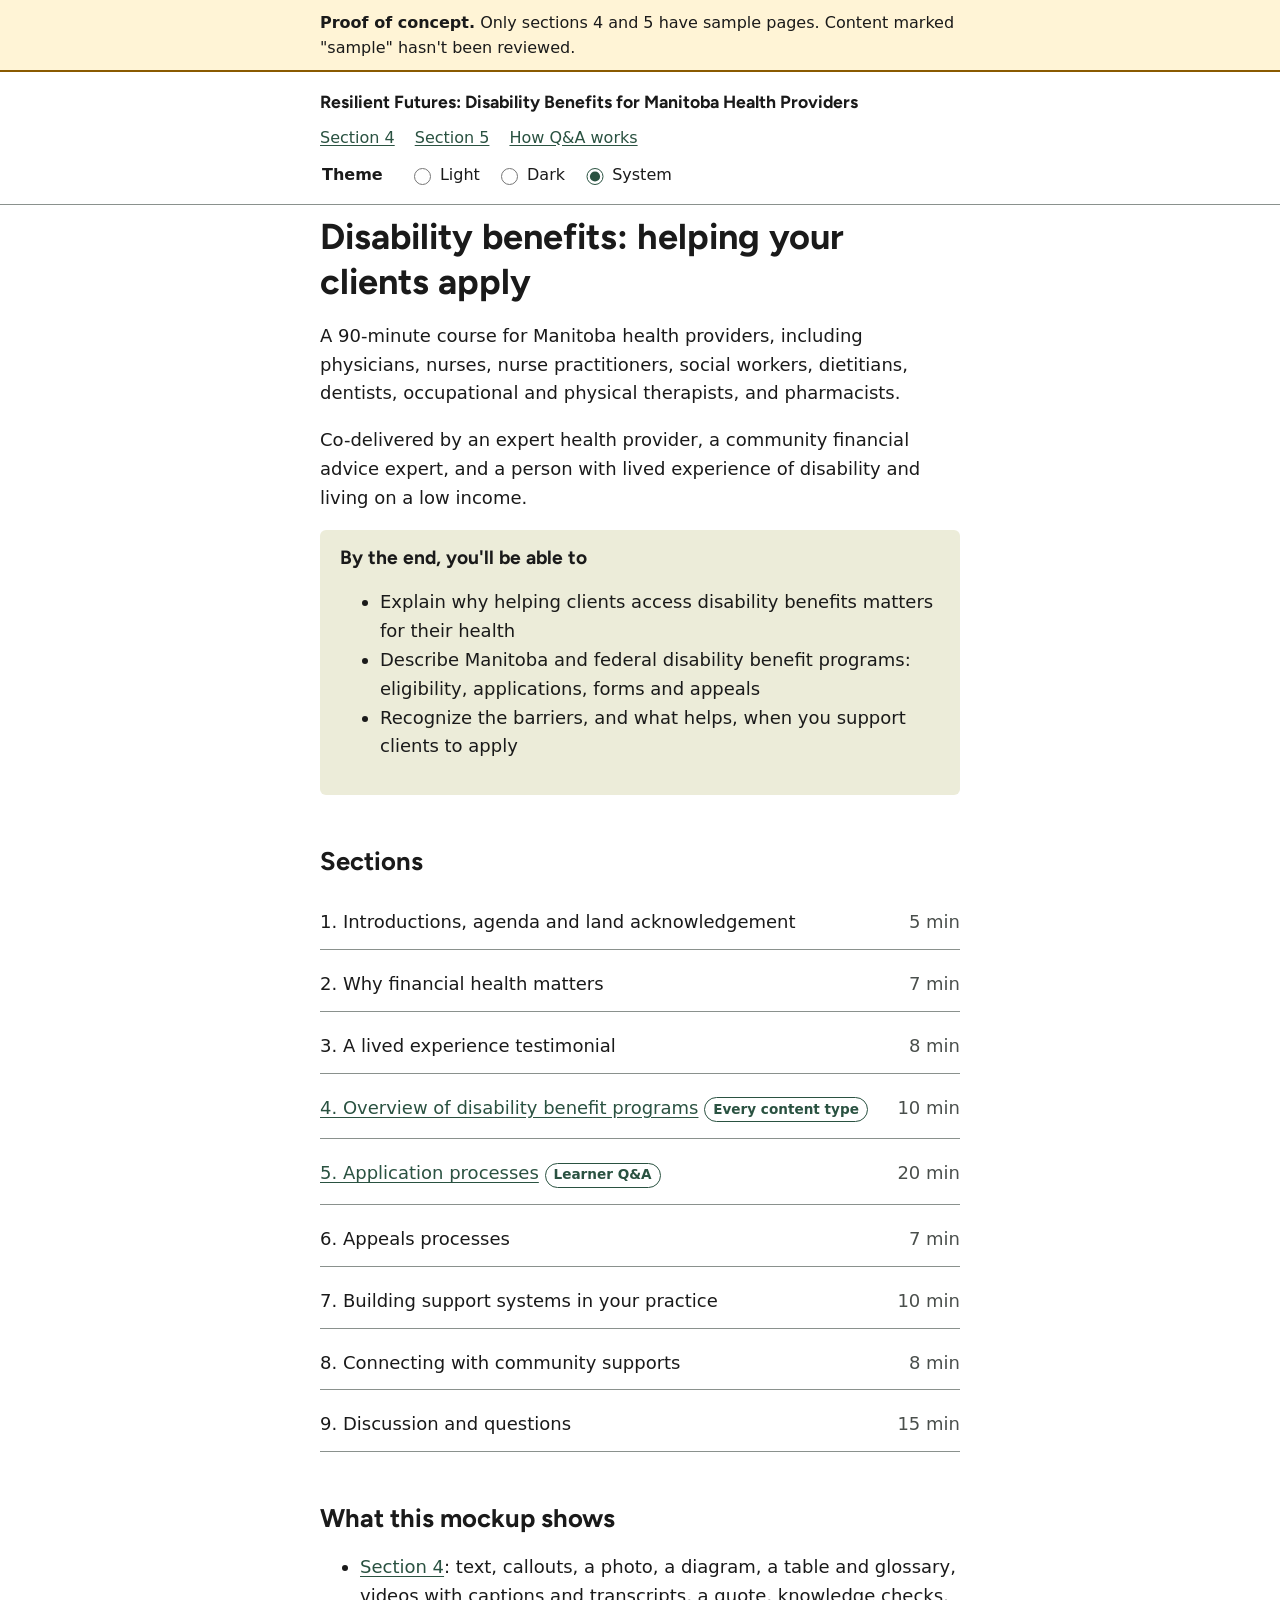
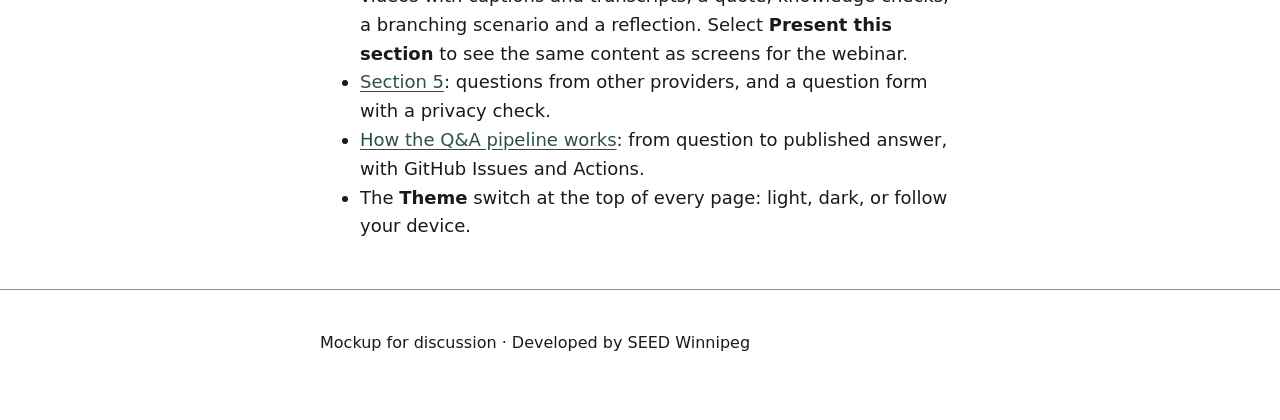
==== rf-manitoba-health-provider-training/index.html @ 9b5b3d29 "Add Resilient Futures health provider training mockup (not indexed) Co-Authored-By: Claude Opus 5.5 " ====
<!doctype html>
<html lang="en">
<head>
  <meta charset="utf-8">
  <meta name="viewport" content="width=device-width, initial-scale=1">
  <meta name="robots" content="noindex, nofollow, noarchive">
  <title>Resilient Futures course (mockup)</title>
  <link rel="preconnect" href="https://fonts.googleapis.com">
  <link rel="stylesheet" href="https://fonts.googleapis.com/css2?family=Figtree:wght@600;700&display=swap">
  <link rel="stylesheet" href="styles.css">
  <script src="theme.js"></script>
</head>
<body>
  <a class="skip-link" href="#main">Skip to main content</a>

  <div class="mockup-banner" role="region" aria-label="Mockup notice">
    <div class="wrap"><strong>Proof of concept.</strong> Only sections 4 and 5 have sample pages. Content marked "sample" hasn't been reviewed.</div>
  </div>

  <header class="site-header">
    <div class="wrap">
      <p class="course">Resilient Futures: Disability Benefits for Manitoba Health Providers</p>
      <nav aria-label="Course">
        <ul>
          <li><a href="section-4.html">Section 4</a></li>
          <li><a href="section-5.html">Section 5</a></li>
          <li><a href="how-it-works.html">How Q&amp;A works</a></li>
        </ul>
      </nav>
      <fieldset class="theme-switch">
        <legend>Theme</legend>
        <label><input type="radio" name="theme" value="light"> Light</label>
        <label><input type="radio" name="theme" value="dark"> Dark</label>
        <label><input type="radio" name="theme" value="system" checked> System</label>
      </fieldset>
    </div>
  </header>

  <main id="main" class="wrap" tabindex="-1">
    <h1>Disability benefits: helping your clients apply</h1>
    <p>A 90-minute course for Manitoba health providers, including physicians, nurses, nurse practitioners, social workers, dietitians, dentists, occupational and physical therapists, and pharmacists.</p>
    <p>Co-delivered by an expert health provider, a community financial advice expert, and a person with lived experience of disability and living on a low income.</p>

    <section class="objectives" aria-labelledby="goals">
      <h2 id="goals">By the end, you'll be able to</h2>
      <ul>
        <li>Explain why helping clients access disability benefits matters for their health</li>
        <li>Describe Manitoba and federal disability benefit programs: eligibility, applications, forms and appeals</li>
        <li>Recognize the barriers, and what helps, when you support clients to apply</li>
      </ul>
    </section>

    <h2>Sections</h2>
    <ol class="toc">
      <li><span>1. Introductions, agenda and land acknowledgement</span><span class="time">5 min</span></li>
      <li><span>2. Why financial health matters</span><span class="time">7 min</span></li>
      <li><span>3. A lived experience testimonial</span><span class="time">8 min</span></li>
      <li><span><a href="section-4.html">4. Overview of disability benefit programs</a> <span class="tag here">Every content type</span></span><span class="time">10 min</span></li>
      <li><span><a href="section-5.html">5. Application processes</a> <span class="tag here">Learner Q&amp;A</span></span><span class="time">20 min</span></li>
      <li><span>6. Appeals processes</span><span class="time">7 min</span></li>
      <li><span>7. Building support systems in your practice</span><span class="time">10 min</span></li>
      <li><span>8. Connecting with community supports</span><span class="time">8 min</span></li>
      <li><span>9. Discussion and questions</span><span class="time">15 min</span></li>
    </ol>

    <h2>What this mockup shows</h2>
    <ul>
      <li><a href="section-4.html">Section 4</a>: text, callouts, a photo, a diagram, a table and glossary, videos with captions and transcripts, a quote, knowledge checks, a branching scenario and a reflection. Select <strong>Present this section</strong> to see the same content as screens for the webinar.</li>
      <li><a href="section-5.html">Section 5</a>: questions from other providers, and a question form with a privacy check.</li>
      <li><a href="how-it-works.html">How the Q&amp;A pipeline works</a>: from question to published answer, with GitHub Issues and Actions.</li>
      <li>The <strong>Theme</strong> switch at the top of every page: light, dark, or follow your device.</li>
    </ul>
  </main>

  <footer class="site-footer">
    <div class="wrap">
      <p>Mockup for discussion · Developed by SEED Winnipeg</p>
    </div>
  </footer>
</body>
</html>
---- rf-manitoba-health-provider-training/styles.css ----
/* Mockup theme: preview of theme/tokens.css (neutral, loosely based on SEED palette) */
:root {
  --color-bg: #ffffff;
  --color-surface-alt: #f6f5ec;
  --color-surface-cream: #ececd9;
  --color-text: #1a1a1a;
  --color-text-muted: #4a4f4c;
  --color-accent: #2a5241;
  --color-accent-contrast: #ffffff;
  --color-accent-bright: #368d35;
  --color-border: #8a918d;
  --color-warning-bg: #fff4d6;
  --color-warning-border: #8a5a00;
  --color-error: #a4262c;
  --color-success-bg: #e6f2ea;
  --focus-ring: 3px solid #2a5241;
  --font-heading: "Figtree", system-ui, -apple-system, "Segoe UI", sans-serif;
  --font-body: system-ui, -apple-system, "Segoe UI", Roboto, sans-serif;
  --font-mono: ui-monospace, "SF Mono", Menlo, Consolas, monospace;
  --radius: 6px;
  --measure: 42rem;
  color-scheme: light;
}

@media (prefers-color-scheme: dark) {
  :root:not([data-theme="light"]) {
    --color-bg: #121614;
    --color-surface-alt: #1c2320;
    --color-surface-cream: #232b27;
    --color-text: #eef0ee;
    --color-text-muted: #b9c0bc;
    --color-accent: #8fd1ad;
    --color-accent-contrast: #0d1310;
    --color-accent-bright: #5fbf73;
    --color-border: #6f7873;
    --color-warning-bg: #3a2e12;
    --color-warning-border: #e0b04a;
    --color-error: #ff9b9b;
    --color-success-bg: #1d3327;
    --focus-ring: 3px solid #8fd1ad;
    color-scheme: dark;
  }
}

:root[data-theme="dark"] {
  --color-bg: #121614;
  --color-surface-alt: #1c2320;
  --color-surface-cream: #232b27;
  --color-text: #eef0ee;
  --color-text-muted: #b9c0bc;
  --color-accent: #8fd1ad;
  --color-accent-contrast: #0d1310;
  --color-accent-bright: #5fbf73;
  --color-border: #6f7873;
  --color-warning-bg: #3a2e12;
  --color-warning-border: #e0b04a;
  --color-error: #ff9b9b;
  --color-success-bg: #1d3327;
  --focus-ring: 3px solid #8fd1ad;
  color-scheme: dark;
}

*, *::before, *::after { box-sizing: border-box; }

body {
  margin: 0;
  background: var(--color-bg);
  color: var(--color-text);
  font-family: var(--font-body);
  font-size: 1.125rem;
  line-height: 1.6;
}

h1, h2, h3 { font-family: var(--font-heading); line-height: 1.25; }
h1 { font-size: 2.25rem; margin: 0.25em 0 0.5em; }
h2 { font-size: 1.6rem; margin: 2em 0 0.5em; }
h3 { font-size: 1.2rem; margin: 0 0 0.4em; }

a { color: var(--color-accent); text-underline-offset: 0.15em; }
a:hover { text-decoration-thickness: 2px; }

:focus-visible { outline: var(--focus-ring); outline-offset: 3px; }

.skip-link {
  position: absolute; left: 1rem; top: -4rem;
  background: var(--color-accent); color: var(--color-accent-contrast);
  padding: 0.5rem 1rem; border-radius: var(--radius); z-index: 10;
}
.skip-link:focus { top: 1rem; }

.wrap { max-width: var(--measure); margin: 0 auto; padding: 0 16px; }

.mockup-banner {
  background: var(--color-warning-bg);
  border-bottom: 2px solid var(--color-warning-border);
  padding: 0.6rem 0; font-size: 1rem;
}

.site-header { border-bottom: 1px solid var(--color-border); padding: 1rem 0; }
.site-header .course { font-family: var(--font-heading); font-weight: 700; font-size: 1.1rem; margin: 0; }
.site-header nav ul { list-style: none; padding: 0; margin: 0.5rem 0 0; display: flex; flex-wrap: wrap; gap: 0.25rem 1.25rem; font-size: 1rem; }

main { padding-top: 1.5rem; }
.progress { color: var(--color-text-muted); font-size: 1rem; margin: 0.5rem 0 0; }

.objectives { background: var(--color-surface-cream); border-radius: var(--radius); padding: 1rem 1.25rem; }
.objectives h2 { margin-top: 0; font-size: 1.2rem; }

.qa-list { list-style: none; padding: 0; margin: 0; display: grid; gap: 1rem; }
.qa {
  border: 1px solid var(--color-border); border-left: 6px solid var(--color-accent);
  border-radius: var(--radius); padding: 1rem 1.25rem; background: var(--color-surface-alt);
}
.qa p { margin: 0.4em 0; }
.qa .meta { font-size: 0.95rem; color: var(--color-text-muted); }

form { display: grid; gap: 1.25rem; }
label, legend { font-weight: 600; }
.hint { display: block; font-weight: 400; color: var(--color-text-muted); font-size: 1rem; }
textarea, input[type="email"], select {
  width: 100%; font: inherit; color: inherit; background: var(--color-bg);
  border: 2px solid var(--color-border); border-radius: var(--radius); padding: 0.6rem;
}
textarea { min-height: 9rem; }
fieldset { border: 1px solid var(--color-border); border-radius: var(--radius); padding: 0.75rem 1rem 1rem; margin: 0; }
.choice { display: flex; gap: 0.6rem; align-items: flex-start; padding: 0.3rem 0; font-weight: 400; }
.choice input { width: 1.4rem; height: 1.4rem; margin-top: 0.15rem; accent-color: var(--color-accent); flex: none; }

button {
  font: inherit; font-weight: 600; cursor: pointer;
  background: var(--color-accent); color: var(--color-accent-contrast);
  border: 2px solid var(--color-accent); border-radius: var(--radius);
  padding: 0.7rem 1.4rem; min-height: 44px; justify-self: start;
}
button.secondary { background: transparent; color: var(--color-accent); }

.hp { position: absolute; left: -9999px; width: 1px; height: 1px; overflow: hidden; }

.pii-warning {
  background: var(--color-warning-bg); border: 2px solid var(--color-warning-border);
  border-radius: var(--radius); padding: 0.75rem 1rem;
}
.pii-warning:empty { display: none; }
.pii-warning ul { margin: 0.4rem 0; padding-left: 1.25rem; }
mark { background: transparent; border-bottom: 3px solid var(--color-warning-border); color: inherit; font-weight: 600; }

.error { color: var(--color-error); font-weight: 600; }

.result { border-radius: var(--radius); padding: 1rem 1.25rem; background: var(--color-success-bg); }
.result:empty { display: none; }
.result h3 { margin-top: 0; }

pre {
  font-family: var(--font-mono); font-size: 0.9rem; line-height: 1.5;
  background: var(--color-surface-alt); border: 1px solid var(--color-border);
  border-radius: var(--radius); padding: 1rem; overflow-x: auto; white-space: pre-wrap; word-break: break-word;
}

.steps { counter-reset: step; list-style: none; padding: 0; display: grid; gap: 1rem; }
.steps > li {
  counter-increment: step; position: relative;
  border: 1px solid var(--color-border); border-radius: var(--radius); padding: 1rem 1.25rem 1rem 3.75rem;
}
.steps > li::before {
  content: counter(step); position: absolute; left: 1rem; top: 1rem;
  width: 2rem; height: 2rem; border-radius: 50%; display: grid; place-items: center;
  background: var(--color-accent); color: var(--color-accent-contrast); font-weight: 700;
}
.steps p { margin: 0.3em 0; }
.tag {
  display: inline-block; font-size: 0.85rem; font-weight: 600; padding: 0.05rem 0.5rem;
  border: 1px solid currentColor; border-radius: 999px; margin: 0 0.25rem 0.25rem 0;
}
.tag.human { color: var(--color-warning-border); }
.tag.auto { color: var(--color-accent); }

.issue { border: 1px solid var(--color-border); border-radius: var(--radius); overflow: hidden; }
.issue header { background: var(--color-surface-cream); padding: 0.75rem 1rem; }
.issue header h3 { margin: 0; }
.issue .body { padding: 0.75rem 1rem; }
.issue .comment { border-top: 1px solid var(--color-border); padding: 0.75rem 1rem; }

.site-footer { border-top: 1px solid var(--color-border); margin-top: 3rem; padding: 1.5rem 0 3rem; font-size: 1rem; }

.pager { display: flex; justify-content: space-between; gap: 1rem; flex-wrap: wrap; margin-top: 2.5rem; }


/* ---- Content types ---------------------------------------------------- */
.screen { margin-top: 3rem; }
.type-label {
  font-size: 0.85rem; font-weight: 600; letter-spacing: 0.04em; text-transform: uppercase;
  color: var(--color-text-muted); margin: 0 0 0.25rem;
}
.screen h2 { margin-top: 0; text-wrap: balance; }

.callout { border-left: 6px solid var(--color-accent); background: var(--color-surface-cream); border-radius: var(--radius); padding: 1rem 1.25rem; margin: 1.5rem 0; }
.callout h3 { margin-bottom: 0.25rem; }
.callout p { margin: 0; }

.notes { display: none; }
.presenting.show-notes .notes {
  display: block; margin-top: 1.5rem; padding: 1rem 1.25rem; font-size: 1.1rem;
  border: 2px dashed var(--color-border); border-radius: var(--radius);
}

figure { margin: 1.5rem 0; }
figure img { display: block; width: 100%; height: auto; border-radius: var(--radius); }
figcaption { font-size: 1rem; color: var(--color-text-muted); margin-top: 0.5rem; }

.speaker { display: grid; grid-template-columns: 8rem 1fr; gap: 1rem; align-items: center; }
.speaker img { aspect-ratio: 1; object-fit: cover; border-radius: 50%; }
.speaker figcaption { margin: 0; color: var(--color-text); font-size: 1.05rem; min-width: 0; }
.credit { display: block; font-size: 0.9rem; color: var(--color-text-muted); margin-top: 0.25rem; }

.flow { display: flex; gap: 1rem; align-items: center; flex-wrap: wrap; }
.flow-group { flex: 1 1 16rem; min-width: 0; border: 2px solid var(--color-accent); border-radius: var(--radius); padding: 1rem 1.25rem; }
.flow-group h3 { font-size: 1rem; text-transform: uppercase; letter-spacing: 0.04em; color: var(--color-accent); }
.flow-list { margin: 0; padding-left: 1.25rem; display: grid; gap: 0.5rem; }
.flow-arrow { font-size: 2rem; color: var(--color-accent); margin: 0 auto; }
@media (max-width: 40rem) { .flow-arrow { transform: rotate(90deg); } }

.table-wrap { overflow-x: auto; }
table { border-collapse: collapse; width: 100%; font-size: 1rem; }
caption { text-align: left; font-weight: 600; padding-bottom: 0.5rem; }
th, td { text-align: left; vertical-align: top; padding: 0.6rem 0.75rem; border-bottom: 1px solid var(--color-border); }
thead th { border-bottom: 2px solid var(--color-accent); }
tbody th { font-weight: 600; }

details { border: 1px solid var(--color-border); border-radius: var(--radius); padding: 0.5rem 1rem; margin: 1rem 0; }
summary { cursor: pointer; font-weight: 600; min-height: 24px; }
details[open] summary { margin-bottom: 0.5rem; }
dl { display: grid; grid-template-columns: max-content 1fr; gap: 0.25rem 1rem; margin: 0; }
dt { font-weight: 700; }
dd { margin: 0; }

.yt { aspect-ratio: 16 / 9; max-width: 100%; border-radius: var(--radius); overflow: hidden; background: var(--color-accent); color: var(--color-accent-contrast); }
.yt iframe { width: 100%; height: 100%; border: 0; display: block; }
.yt-facade { height: 100%; display: flex; flex-direction: column; justify-content: center; gap: 0.5rem; padding: 1rem 1.5rem; }
.yt-facade p { margin: 0; }
.yt-title { font-family: var(--font-heading); font-weight: 700; font-size: 1.3rem; line-height: 1.3; }
.yt-meta, .yt-offline { font-size: 0.95rem; }
.yt-play { background: var(--color-accent-contrast); color: var(--color-accent); border-color: var(--color-accent-contrast); margin-top: 0.5rem; }
.yt :focus-visible { outline-color: var(--color-accent-contrast); }
@media (max-width: 30rem) { .yt { aspect-ratio: auto; } }

video { display: block; width: 100%; height: auto; border-radius: var(--radius); background: #000; }

.quote blockquote { margin: 0; padding: 1rem 1.5rem; border-left: 6px solid var(--color-accent-bright, var(--color-accent)); font-size: 1.35rem; font-family: var(--font-heading); }
.quote figcaption::before { content: "— "; }

.quiz { border: 1px solid var(--color-border); border-radius: var(--radius); padding: 1rem 1.25rem; margin: 1.25rem 0; gap: 1rem; }
.quiz fieldset { border: 0; padding: 0; }
.quiz legend { margin-bottom: 0.5rem; }
.feedback:empty { display: none; }
.feedback { border-radius: var(--radius); padding: 0.75rem 1rem; border: 2px solid var(--color-border); }
.feedback.is-correct { background: var(--color-success-bg); border-color: var(--color-accent); }
.feedback.is-correct strong::before { content: "✓ "; }
.feedback.is-incorrect { background: var(--color-warning-bg); border-color: var(--color-warning-border); }
.feedback.is-incorrect strong::before { content: "✗ "; }
.feedback.is-error { color: var(--color-error); font-weight: 600; }
.js .nojs-answer { display: none; }

.button-link {
  display: inline-block; background: var(--color-accent); color: var(--color-accent-contrast);
  padding: 0.7rem 1.4rem; border-radius: var(--radius); font-weight: 600; text-decoration: none; min-height: 44px;
}
.choice-links { list-style: none; padding: 0; display: grid; gap: 0.75rem; }
.choice-links a { display: block; border: 2px solid var(--color-accent); border-radius: var(--radius); padding: 0.75rem 1rem; font-weight: 600; text-decoration: none; }
.choice-links a:hover { background: var(--color-surface-alt); }

.reflection { gap: 1rem; }
.present-intro { display: flex; flex-wrap: wrap; align-items: center; gap: 0.5rem 1rem; margin-bottom: 1.5rem; }
.present-intro .hint { margin: 0; flex: 1 1 16rem; }
.js-only { display: none; }
.js .js-only { display: revert; }

.toc { list-style: none; padding: 0; display: grid; gap: 0.5rem; counter-reset: toc; }
.toc li { display: flex; gap: 1rem; justify-content: space-between; flex-wrap: wrap; padding: 0.75rem 0; border-bottom: 1px solid var(--color-border); }
.toc .time { color: var(--color-text-muted); font-variant-numeric: tabular-nums; }
.tag.here { color: var(--color-accent); }

/* ---- Presentation mode ------------------------------------------------ */
.presenting { font-size: 1.5rem; }
.presenting .mockup-banner, .presenting .site-header, .presenting .site-footer,
.presenting .progress, .presenting h1, .presenting .present-intro, .presenting .objectives,
.presenting .pager, .presenting .type-label { display: none; }
.presenting main { max-width: 56rem; min-height: 100%; padding-bottom: 7rem; }
.presenting .screen { margin-top: 2rem; }
.presenting .screen h2 { font-size: 2.6rem; }
.present-bar {
  position: fixed; left: 0; right: 0; bottom: 0; z-index: 5;
  display: flex; flex-wrap: wrap; gap: 0.5rem; align-items: center; justify-content: center;
  padding: 0.75rem 16px calc(0.75rem + env(safe-area-inset-bottom, 0px));
  background: var(--color-surface-cream); border-top: 2px solid var(--color-accent); font-size: 1rem;
}
.present-bar[hidden] { display: none; }
.present-count { margin: 0 0.75rem; font-variant-numeric: tabular-nums; }
.present-bar button[disabled] { opacity: 0.45; cursor: not-allowed; }
.present-bar button[aria-pressed="true"] { background: var(--color-accent); color: var(--color-accent-contrast); }

@media (max-width: 30rem) {
  h1 { font-size: 1.8rem; }
  .steps > li { padding-left: 1.25rem; padding-top: 3.5rem; }
}

@media (prefers-reduced-motion: reduce) {
  * { transition: none !important; animation: none !important; scroll-behavior: auto !important; }
}

@media (forced-colors: active) {
  .qa, .steps > li, .issue { border-color: CanvasText; }
  mark { border-bottom-color: Highlight; }
}

/* ---- Theme switch ----------------------------------------------------- */
.theme-switch { border: 0; padding: 0; margin: 0.75rem 0 0; display: flex; flex-wrap: wrap; gap: 0.25rem 1rem; align-items: center; font-size: 1rem; }
.theme-switch legend { float: left; margin-right: 0.5rem; font-weight: 600; }
.theme-switch label { display: inline-flex; gap: 0.35rem; align-items: center; font-weight: 400; min-height: 24px; }
.theme-switch input { width: 1.1rem; height: 1.1rem; accent-color: var(--color-accent); }
.presenting .theme-switch { display: none; }
.callout h2 { font-size: 1.2rem; margin: 0 0 0.25rem; }
[tabindex="-1"]:focus { outline: none; }
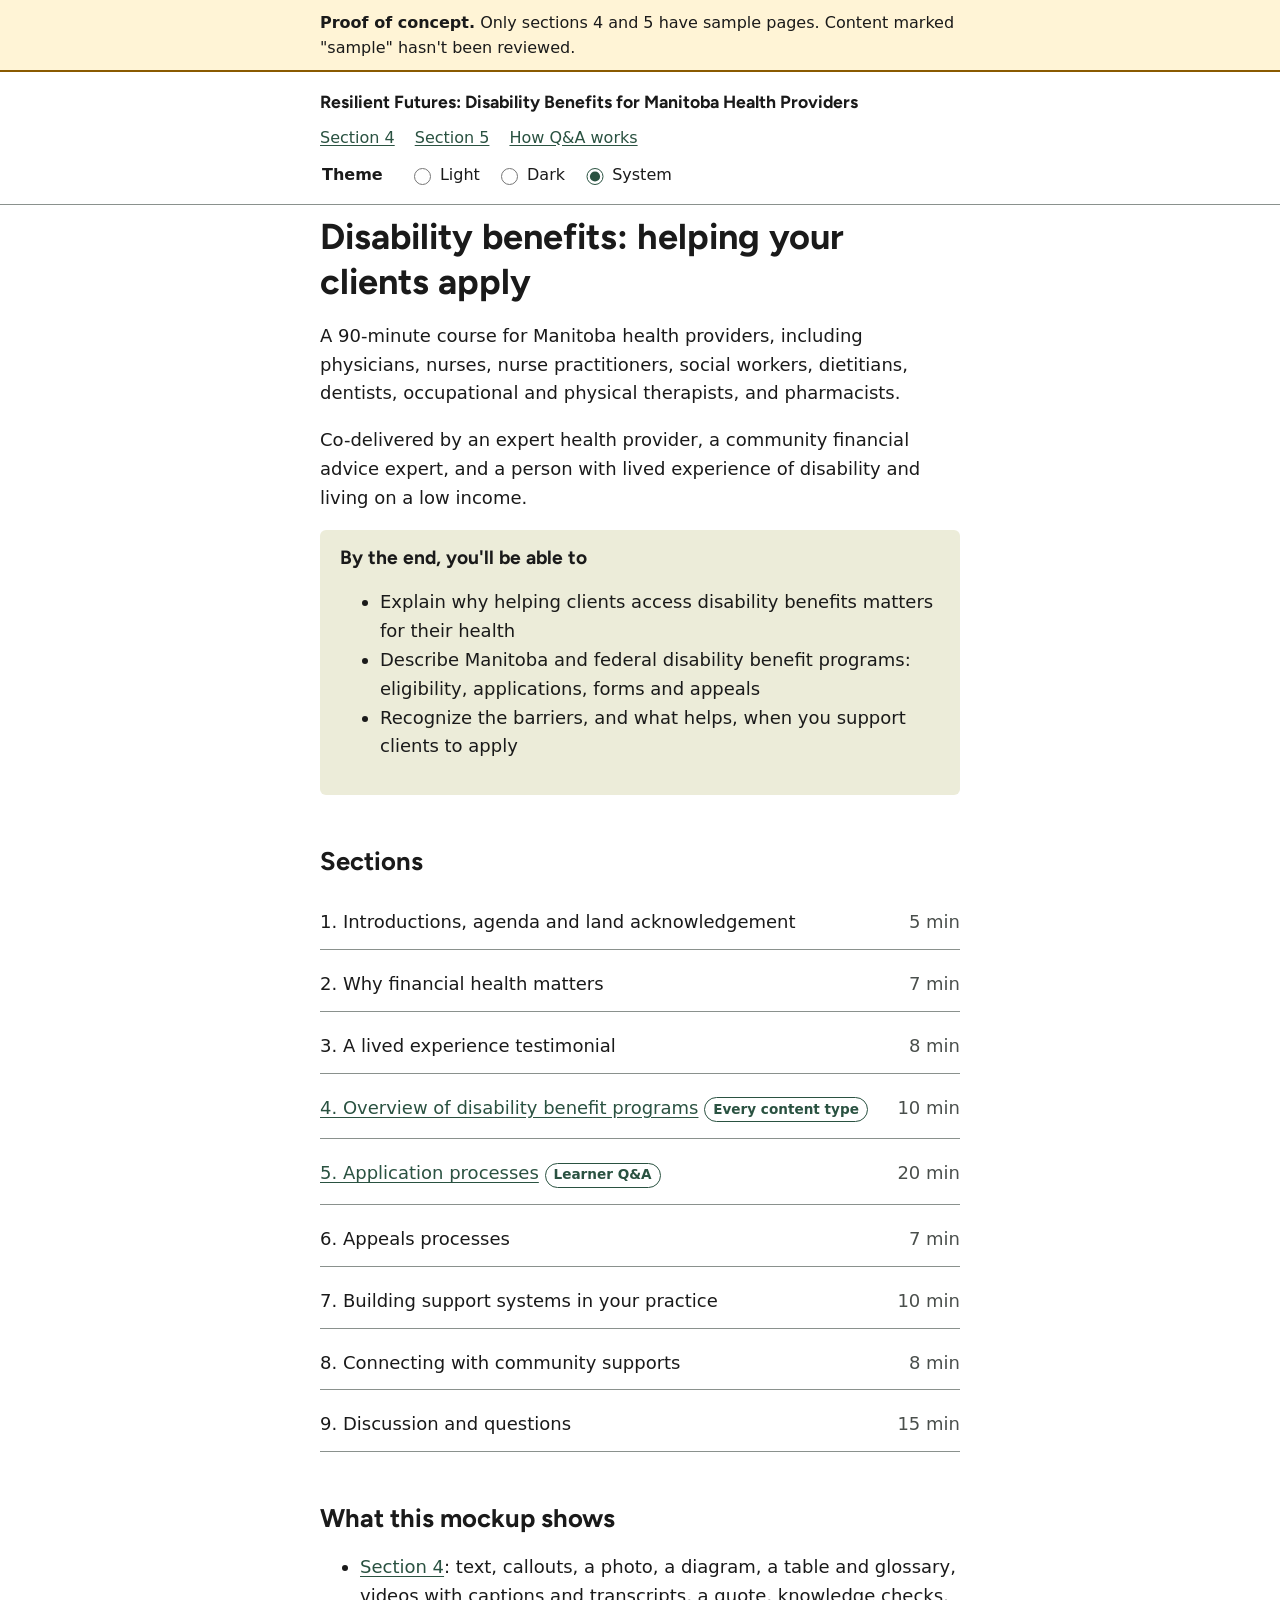
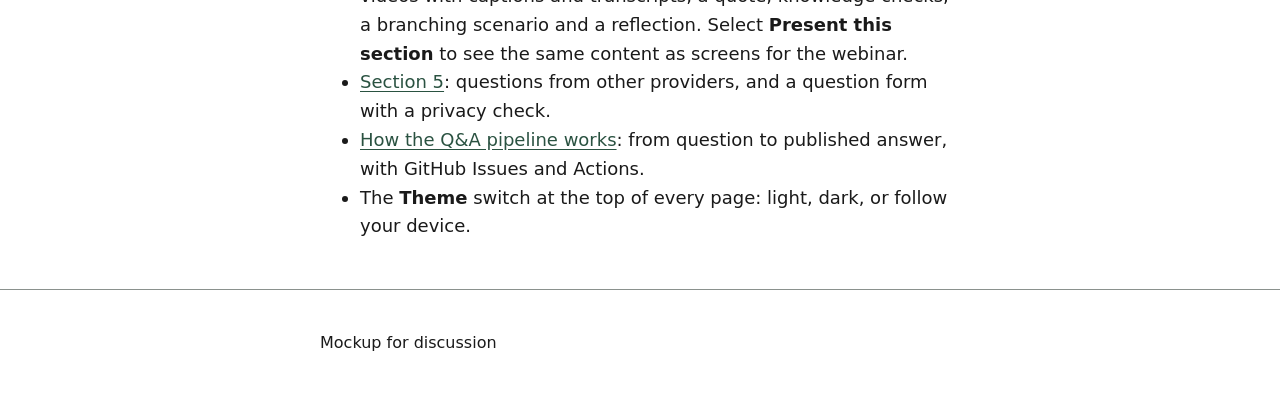
==== commit ba8c37eb: "Mockup: remove SEED credit Co-Authored-By: Claude Opus 5.5 <noreply@anthropic.com>" ====
--- a/rf-manitoba-health-provider-training/index.html
+++ b/rf-manitoba-health-provider-training/index.html
@@ -74,7 +74,7 @@
 
   <footer class="site-footer">
     <div class="wrap">
-      <p>Mockup for discussion · Developed by SEED Winnipeg</p>
+      <p>Mockup for discussion</p>
     </div>
   </footer>
 </body>
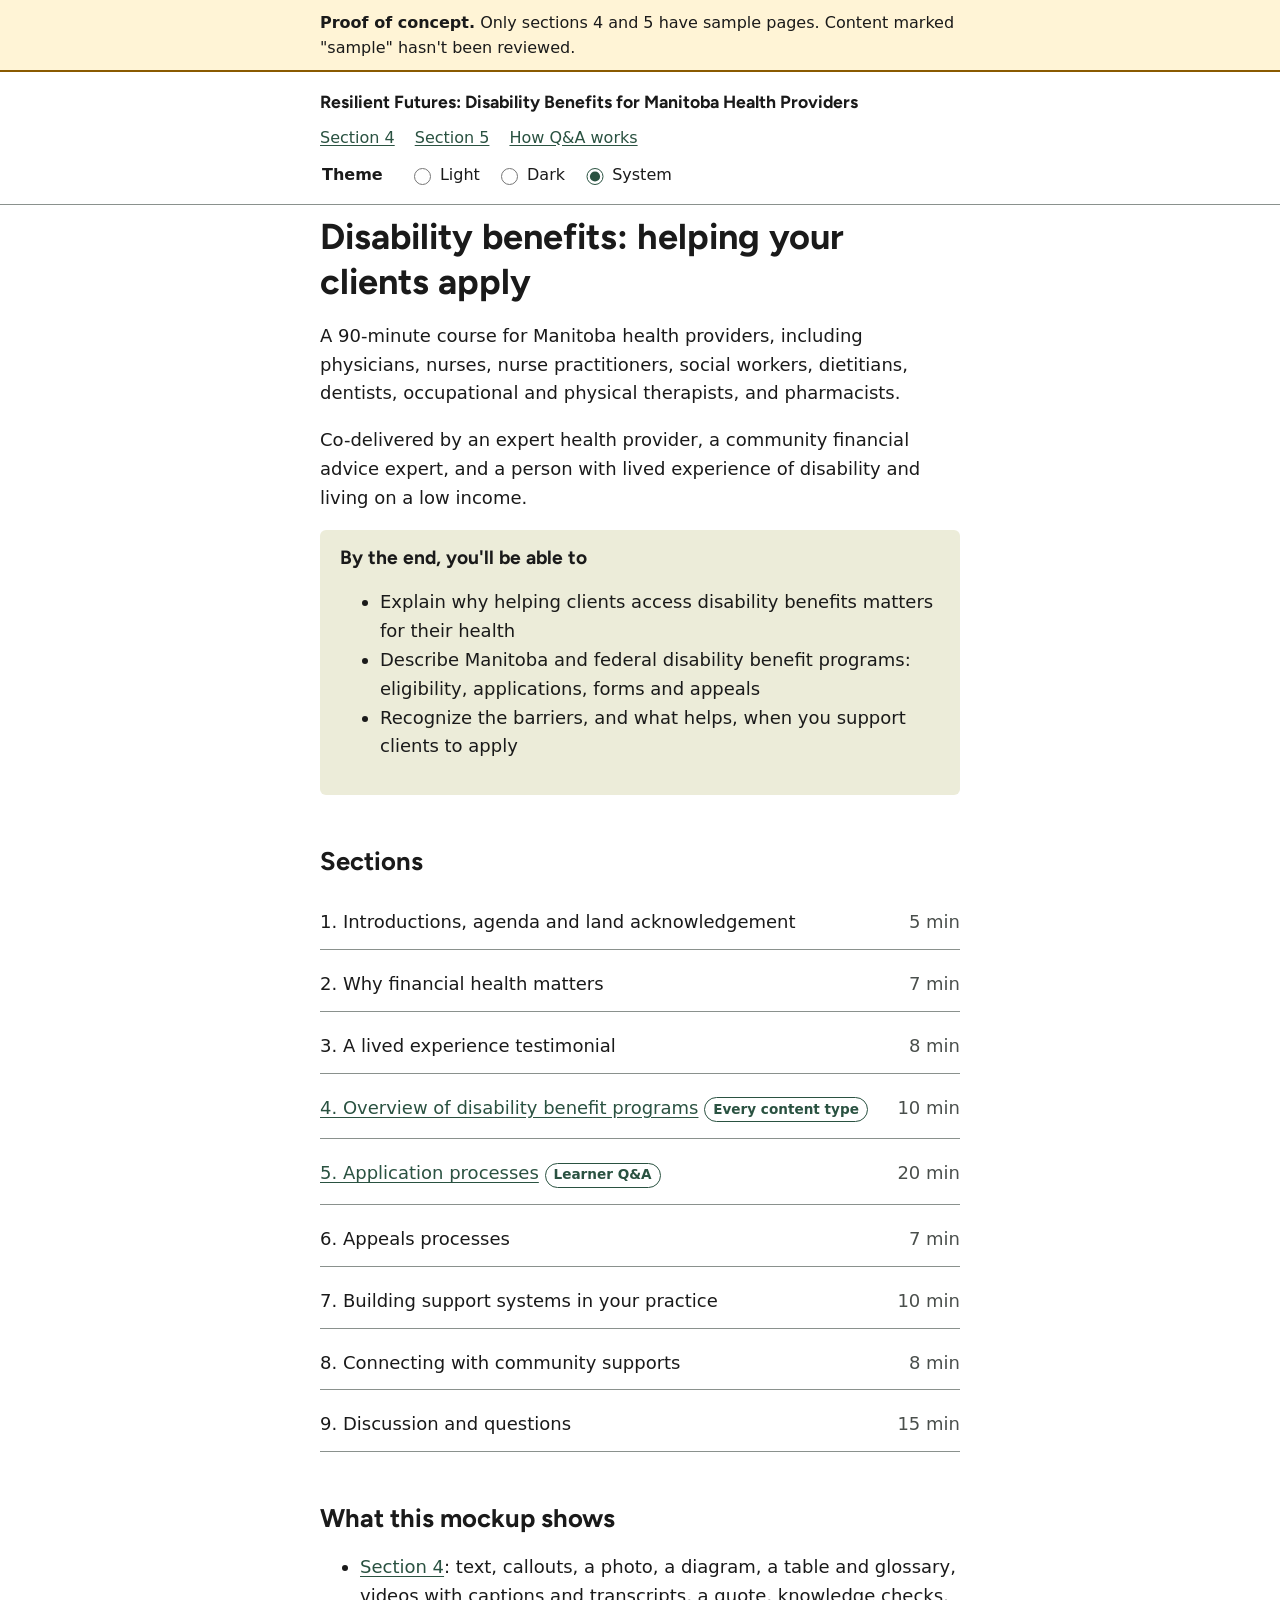
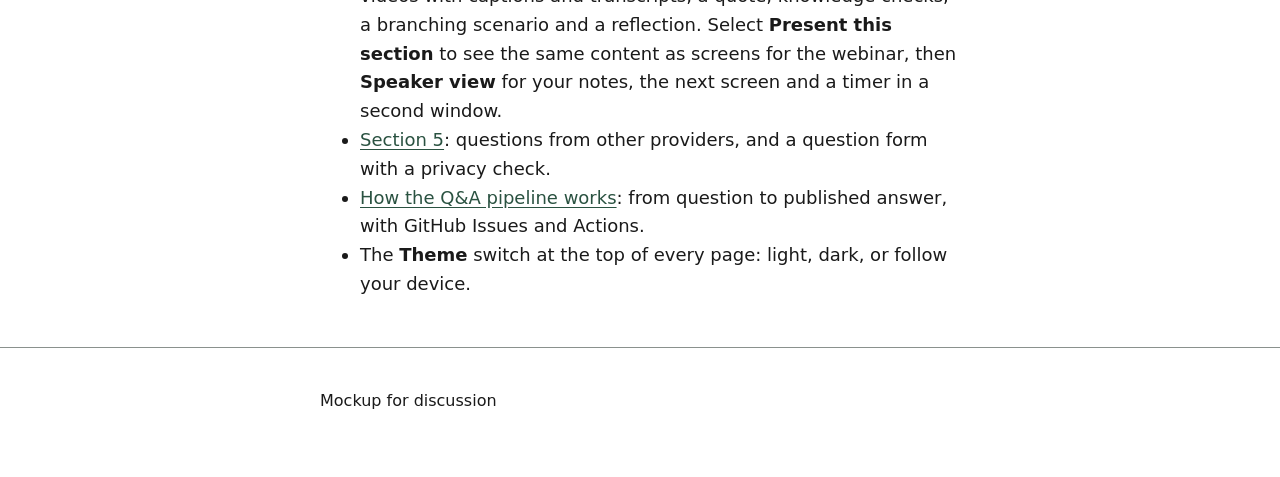
==== commit 640e94f5: "Mockup: add speaker view Co-Authored-By: Claude Opus 5.5 <noreply@anthropic.com>" ====
--- a/rf-manitoba-health-provider-training/index.html
+++ b/rf-manitoba-health-provider-training/index.html
@@ -65,7 +65,7 @@
 
     <h2>What this mockup shows</h2>
     <ul>
-      <li><a href="section-4.html">Section 4</a>: text, callouts, a photo, a diagram, a table and glossary, videos with captions and transcripts, a quote, knowledge checks, a branching scenario and a reflection. Select <strong>Present this section</strong> to see the same content as screens for the webinar.</li>
+      <li><a href="section-4.html">Section 4</a>: text, callouts, a photo, a diagram, a table and glossary, videos with captions and transcripts, a quote, knowledge checks, a branching scenario and a reflection. Select <strong>Present this section</strong> to see the same content as screens for the webinar, then <strong>Speaker view</strong> for your notes, the next screen and a timer in a second window.</li>
       <li><a href="section-5.html">Section 5</a>: questions from other providers, and a question form with a privacy check.</li>
       <li><a href="how-it-works.html">How the Q&amp;A pipeline works</a>: from question to published answer, with GitHub Issues and Actions.</li>
       <li>The <strong>Theme</strong> switch at the top of every page: light, dark, or follow your device.</li>
--- a/rf-manitoba-health-provider-training/styles.css
+++ b/rf-manitoba-health-provider-training/styles.css
@@ -320,3 +320,33 @@
 .presenting .theme-switch { display: none; }
 .callout h2 { font-size: 1.2rem; margin: 0 0 0.25rem; }
 [tabindex="-1"]:focus { outline: none; }
+
+/* ---- Speaker view ----------------------------------------------------- */
+.speaker-view main { max-width: none; padding: 1rem 16px 7rem; }
+.sv-header { display: flex; flex-wrap: wrap; align-items: baseline; gap: 0.25rem 1.5rem; }
+.sv-header h1 { font-size: 1.5rem; margin: 0; }
+.sv-header p { margin: 0; }
+.sv-waiting { max-width: var(--measure); font-size: 1.25rem; }
+.sv-grid { display: grid; grid-template-columns: minmax(0, 3fr) minmax(0, 2fr); gap: 1.5rem; margin-top: 1rem; }
+.sv-grid h2 { font-size: 1.1rem; margin: 0 0 0.5rem; }
+.sv-side { display: grid; grid-template-columns: minmax(0, 1fr); gap: 1.25rem; align-content: start; min-width: 0; }
+.sv-current { min-width: 0; }
+.sv-clock .hint { display: inline; }
+.sv-frame { position: relative; overflow: hidden; border: 2px solid var(--color-border); border-radius: var(--radius); background: var(--color-bg); }
+.sv-current .sv-frame { border-color: var(--color-accent); border-width: 3px; }
+.sv-stage { width: 900px; padding: 1.5rem 2rem; transform-origin: top left; font-size: 1.5rem; }
+.sv-stage h2 { font-size: 2.6rem; margin-top: 0; }
+.sv-stage .notes { display: none; }
+.sv-frame-small .sv-stage { max-height: 1400px; }
+.sv-timer, .sv-notes { border: 1px solid var(--color-border); border-radius: var(--radius); padding: 1rem 1.25rem; }
+.sv-clock { margin: 0; font-size: 2.5rem; font-weight: 700; font-variant-numeric: tabular-nums; font-family: var(--font-heading); }
+.sv-clock .hint { font-size: 1.1rem; font-weight: 400; }
+.sv-over { margin: 0.25rem 0 0; font-weight: 700; color: var(--color-error); }
+.sv-meter { height: 10px; border-radius: 5px; background: var(--color-surface-cream); margin: 0.75rem 0; overflow: hidden; }
+.sv-meter div { height: 100%; width: 0; background: var(--color-accent); }
+.sv-is-over .sv-meter div { background: var(--color-error); }
+.sv-timer-buttons { display: flex; gap: 0.5rem; flex-wrap: wrap; }
+.sv-notes { font-size: 1.35rem; line-height: 1.5; }
+.sv-notes p { margin: 0 0 0.5em; }
+@media (max-width: 50rem) { .sv-grid { grid-template-columns: minmax(0, 1fr); } }
+@media (forced-colors: active) { .sv-meter div { background: Highlight; } }
